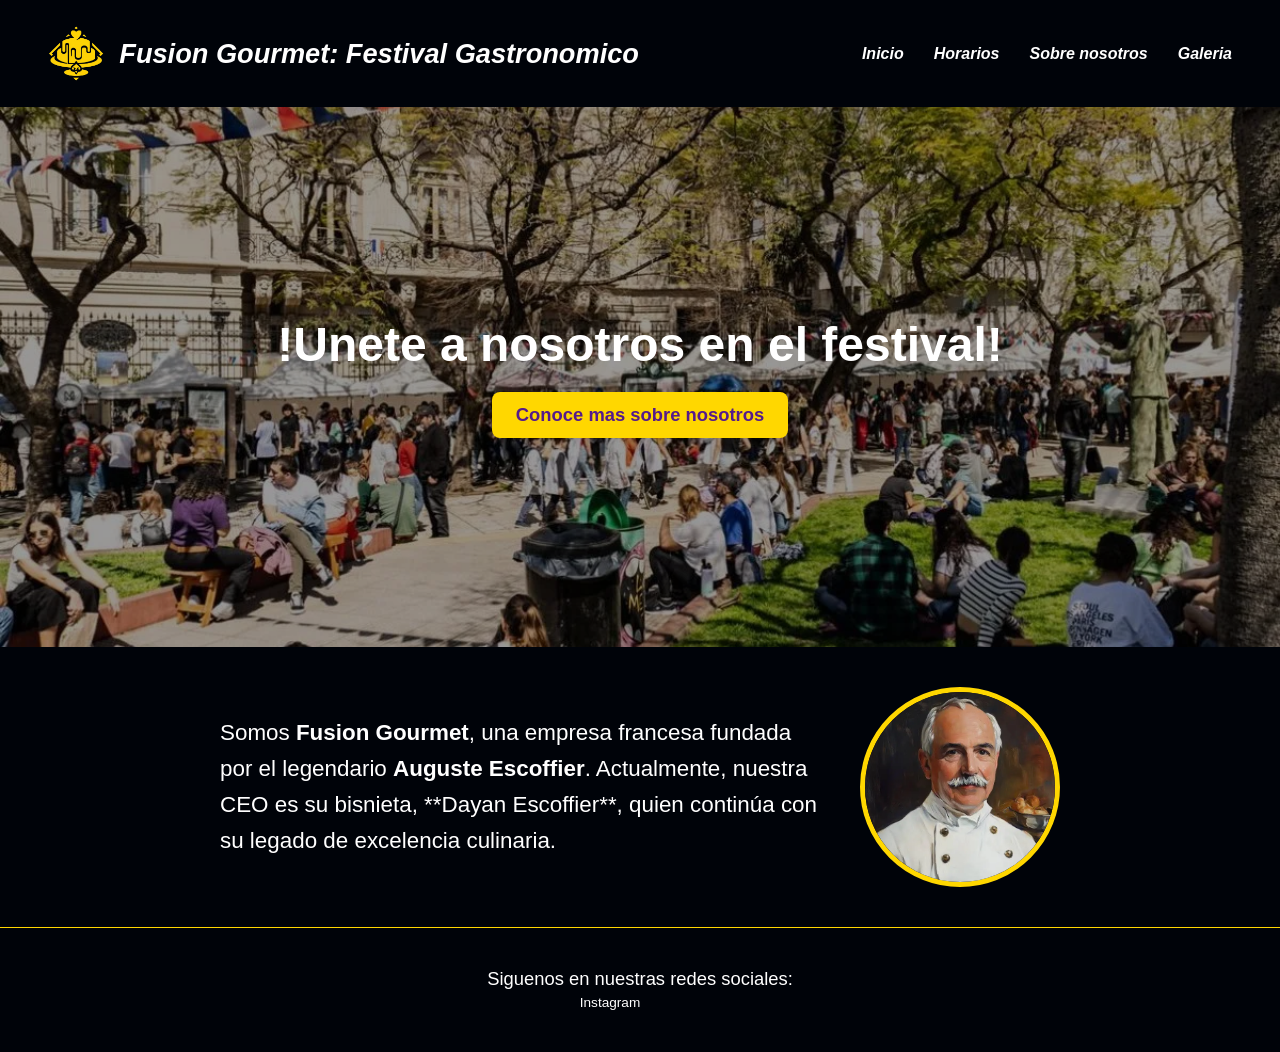
==== index.html @ 4826bb9e "first commit" ====
<!DOCTYPE html>
<html lang="es">
    <head>
        <meta charset="UTF-8">
        <meta name="viewport" content="width=device-width, initial-scale=1.0">
        <title>Festival Gastronomico 2026</title>
        <link rel="stylesheet" href="style.css">
        <link rel="icon" href="resources/img/logo.png">
        <link href="https://fonts.cdnfonts.com/css/espoir-2" rel="stylesheet">

    </head>
    <body>
        <header class="main-header">
            <h1><img src="resources/img/logo.png" alt="Logo" class="logo">Fusion Gourmet: Festival Gastronomico </h1>
            <nav class="menu">
                <ul>
                    <li><a href="">Inicio</a></li>
                    <li><a href="">Horarios</a></li>
                    <li><a href="">Sobre nosotros</a></li>
                    <li><a href="">Galeria</a></li>
                </ul>
            </nav>
        </header>
        <main class="contenedor-principal">
            <div class="hero">
                <img src="resources/img/festival.jpg">
                <h1> !Unete a nosotros en el festival!</h1>
                <button> <a href=""><b>Conoce mas sobre nosotros</b></a></button>
            </div>
            <div class="mindesc">
                <p class="mindesc-text">
                    Somos <b>Fusion Gourmet</b>, una empresa francesa fundada por el legendario <b>Auguste Escoffier</b>.
                    Actualmente, nuestra CEO es su bisnieta, **Dayan Escoffier**, quien continúa con su legado de excelencia culinaria.
                </p>
                <div class="mindesc-image-container">
                    <img src="resources/img/auguste.jpg" alt="Auguste Escoffier" class="mindesc-image">
                </div>
            </div>
        </main>
        <footer class="page-footer">
            <p>Siguenos en nuestras redes sociales:</p>
            <a href="#"><img href="resources/img/insta.png">Instagram</a>
            <a href="#"></a>
            <a href="#"></a>
        </footer>
    </body>
---- style.css ----
* {
    padding: 0;
    margin: 0;
    box-sizing: border-box
}

:root {
    --color-main: #000309;
    --color-hover: #FFD700;
    --color-background: #525151;
    --color-font: white;
    --color-font-sec: black;

    --text-small: 0.85rem;
    --text-normal: 1rem;
    --text-medium: 1.15rem;
    --text-large: 1.4rem;
    --text-title: 1.7rem;
}

body {
    font-family: 'Espoir', Tahoma, Geneva, Verdana, sans-serif;
    background-color: var(--color-background);
}


.main-header {
    width: 100%;
    background-color: var(--color-main) ;
    color: var(--color-font);
    padding: 1rem 3rem;
    display: flex;
    justify-content: space-between; 
    align-items: center;
    font-style: italic;
}

.main-header h1 {
    display: flex;
    align-items: center;
    gap: 15px;           
    font-size: var(--text-title);
    margin: 0;
}

.main-header .logo {
    height: 75px;       
    width: auto;        
}

.menu ul {
    display: flex; 
    list-style: none; 
    margin: 0;
    padding: 0;
}

.menu li {
    margin-left: 30px; 
    font-size:  var(--text-normal);
}

.menu a {
    color: var(--color-font);
    text-decoration: none; 
    font-weight: bold;
    transition: color 0.5s; 
}


.menu a:hover {
    color: var(--color-hover); 
}



a {
    text-decoration: none;
}

.hero {
    position: relative; /* Contexto para la imagen absoluta */
    width: 100%;
    height: 60vh; /* Altura de la sección hero */
    display: flex;
    flex-direction: column;
    justify-content: center; /* Centrado vertical */
    align-items: center;     /* Centrado horizontal */
    text-align: center;
    color: var(--color-font);
    overflow: hidden;
}

.hero img {
    position: absolute;
    top: 0;
    left: 0;
    width: 100%;
    height: 100%;
    object-fit: cover; /* La imagen llena el espacio sin estirarse */
    z-index: -1;       /* Se mantiene detrás del texto */
    filter: brightness(0.6); /* Oscurece la imagen para leer mejor el texto */
}

.hero h1 {
    font-size: 3rem;
    margin-bottom: 20px;
}

.hero button {
    font-family:"Espoir", Tahoma, Geneva, Verdana, sans-serif;
    font-size: var(--text-medium);
    background-color: var(--color-hover);
    border: none;
    padding: 12px 24px;
    border-radius: 8px;
    cursor: pointer;
    transition: transform 0.2s;
}

.hero button:hover {
    transform: scale(1.05);
}

.mindesc{
    display: flex;
    flex-direction: row;
    background-color: var(--color-main);
    color: var(--color-font);
    justify-content: center;
    align-items: center;
    gap: 2.5rem;
    padding: 2.5rem 1.25rem;
    max-width: 1920px;
}

.mindesc-text{
    flex: 1;
    max-width: 600px;
    font-size: var(--text-large);
    line-height: 1.6;
}

.mindesc-image-container{
    width: 200px;
    height: 200px;
    border-radius: 50%;
    overflow: hidden;
    border: 5px solid var(--color-hover);
    flex-shrink: 0;
}

.mindesc-image{
    width: 100%;
    height: 100%;
    object-fit: cover;
}

.page-footer {
    width: 100%;
    height: auto;
    background-color: var(--color-main);
    color: var(--color-font);
    padding: 40px 20px;
    text-align: center;
    border-top: 1px solid var(--color-hover); 
    font-size: var(--text-medium);
}

.page-footer a {
    color: var(--color-font);
    margin: 0 15px;
    font-size: var(--text-small);
    transition: color 0.3s;
}
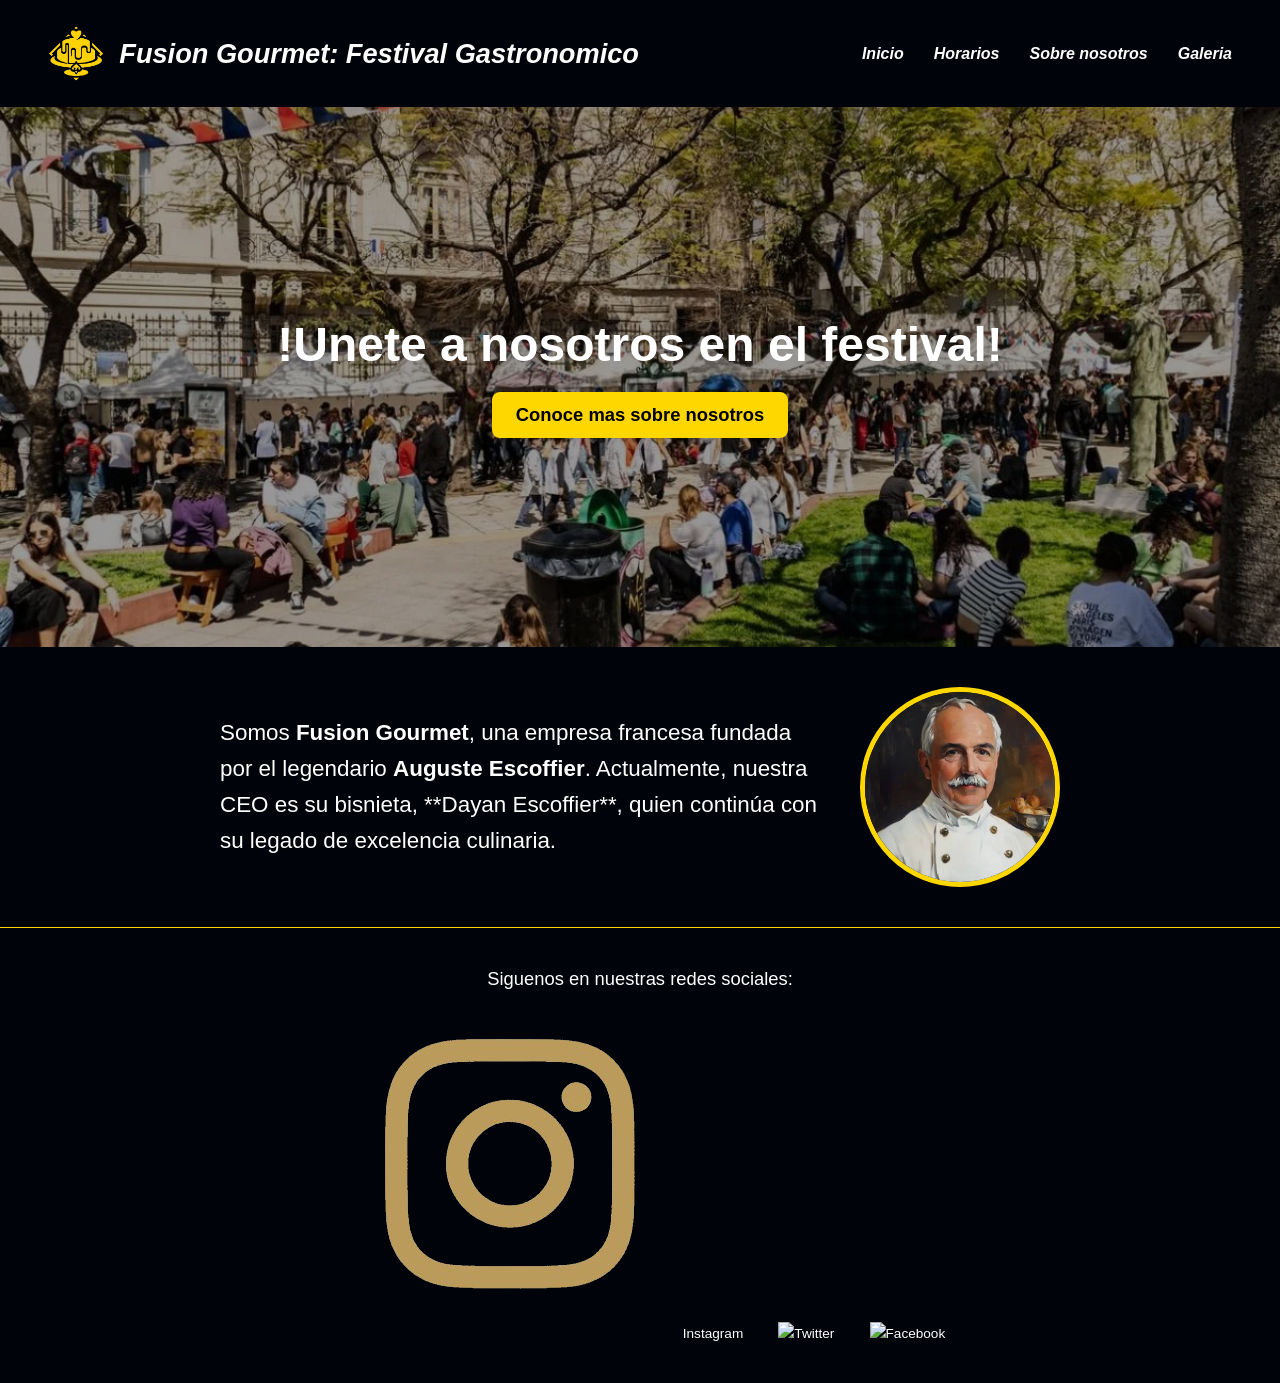
==== commit 37d98795: "add socail media icons" ====
--- a/index.html
+++ b/index.html
@@ -24,8 +24,8 @@
         <main class="contenedor-principal">
             <div class="hero">
                 <img src="resources/img/festival.jpg">
-                <h1> !Unete a nosotros en el festival!</h1>
-                <button> <a href=""><b>Conoce mas sobre nosotros</b></a></button>
+                <h1><b>!Unete a nosotros en el festival!</b></h1>
+                <button> <a href="">Conoce mas sobre nosotros</a></button>
             </div>
             <div class="mindesc">
                 <p class="mindesc-text">
@@ -39,8 +39,8 @@
         </main>
         <footer class="page-footer">
             <p>Siguenos en nuestras redes sociales:</p>
-            <a href="#"><img href="resources/img/insta.png">Instagram</a>
-            <a href="#"></a>
-            <a href="#"></a>
+            <a href="#"><img src="resources/img/insta.png" class="icono">Instagram</a>
+            <a href="#"><img src="resources/img/tw.png" class="icono">Twitter</a>
+            <a href="#"><img src="resources/img/fb.png" class="icono">Facebook</a>
         </footer>
     </body>
--- a/style.css
+++ b/style.css
@@ -74,10 +74,16 @@
     color: var(--color-hover); 
 }
 
+.hero a {
+    color: var(--color-font-sec);
+    text-decoration: none; 
+    font-weight: bold;
+    transition: color 0.5s; 
+}
 
 
-a {
-    text-decoration: none;
+.hero a:hover{
+    color: var(--color-font);
 }
 
 .hero {
@@ -171,7 +177,22 @@
 
 .page-footer a {
     color: var(--color-font);
+    text-decoration: none;
     margin: 0 15px;
     font-size: var(--text-small);
     transition: color 0.3s;
+    gap: 15px;  
+}
+
+.main-header h1 {
+    display: flex;
+    align-items: center;
+         
+    font-size: var(--text-title);
+    margin: 0;
+}
+
+.main-header .logo {
+    height: 75px;       
+    width: auto;        
 }
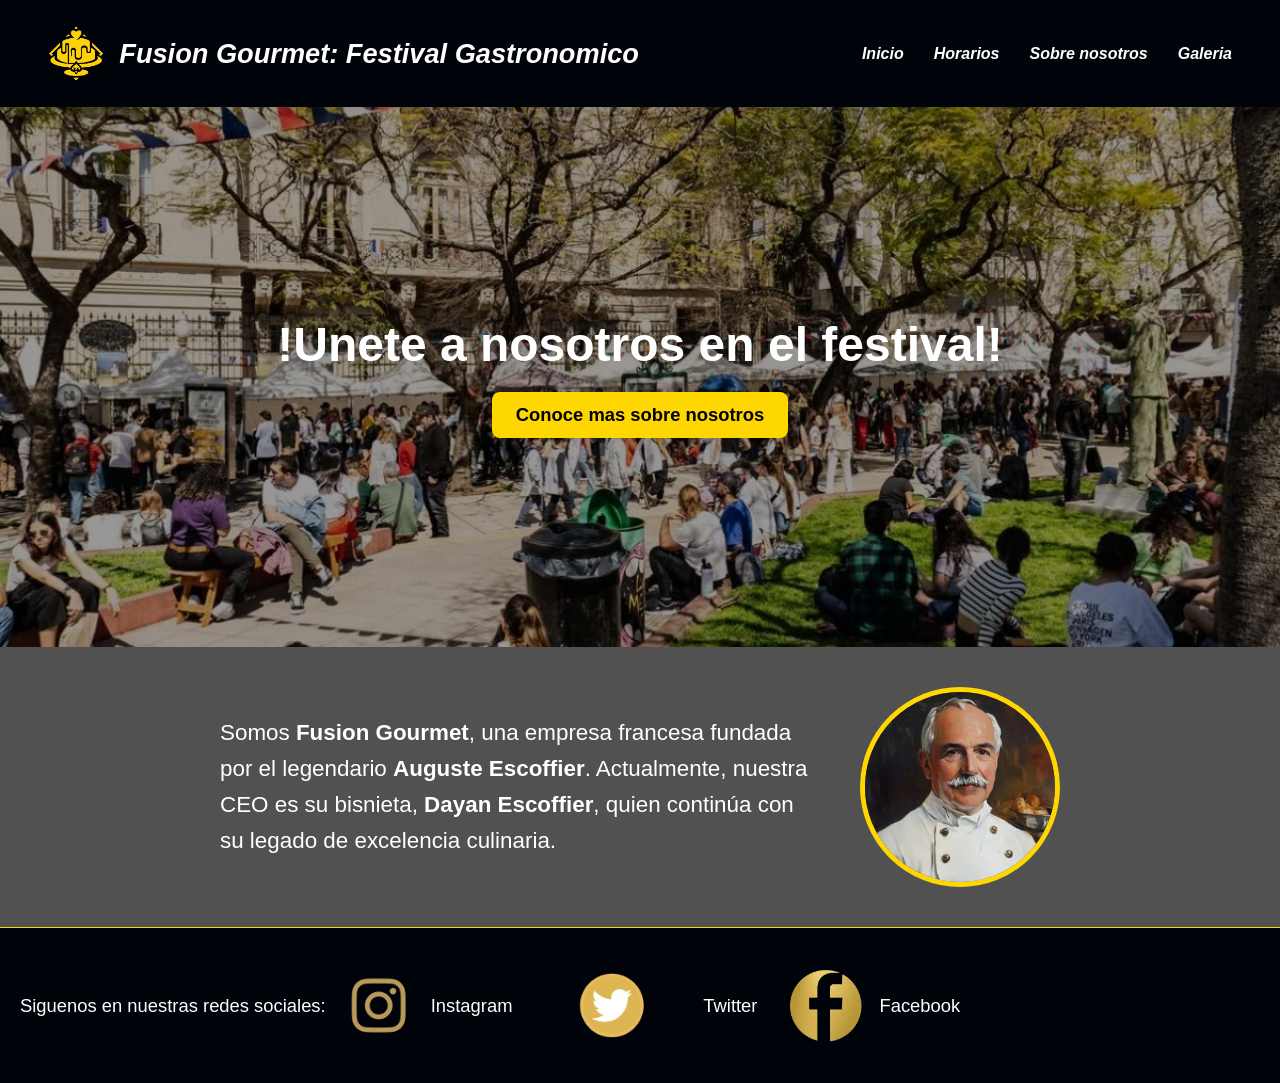
==== commit 610ce127: "create about.html" ====
--- a/index.html
+++ b/index.html
@@ -14,9 +14,9 @@
             <h1><img src="resources/img/logo.png" alt="Logo" class="logo">Fusion Gourmet: Festival Gastronomico </h1>
             <nav class="menu">
                 <ul>
-                    <li><a href="">Inicio</a></li>
+                    <li><a href="index.html">Inicio</a></li>
                     <li><a href="">Horarios</a></li>
-                    <li><a href="">Sobre nosotros</a></li>
+                    <li><a href="about.html">Sobre nosotros</a></li>
                     <li><a href="">Galeria</a></li>
                 </ul>
             </nav>
@@ -30,7 +30,7 @@
             <div class="mindesc">
                 <p class="mindesc-text">
                     Somos <b>Fusion Gourmet</b>, una empresa francesa fundada por el legendario <b>Auguste Escoffier</b>.
-                    Actualmente, nuestra CEO es su bisnieta, **Dayan Escoffier**, quien continúa con su legado de excelencia culinaria.
+                    Actualmente, nuestra CEO es su bisnieta, <b>Dayan Escoffier</b>, quien continúa con su legado de excelencia culinaria.
                 </p>
                 <div class="mindesc-image-container">
                     <img src="resources/img/auguste.jpg" alt="Auguste Escoffier" class="mindesc-image">
@@ -40,7 +40,7 @@
         <footer class="page-footer">
             <p>Siguenos en nuestras redes sociales:</p>
             <a href="#"><img src="resources/img/insta.png" class="icono">Instagram</a>
-            <a href="#"><img src="resources/img/tw.png" class="icono">Twitter</a>
+            <a href="#"><img src="resources/img/twt.png" class="icono">Twitter</a>
             <a href="#"><img src="resources/img/fb.png" class="icono">Facebook</a>
         </footer>
     </body>
--- a/style.css
+++ b/style.css
@@ -25,7 +25,7 @@
     background-color: var(--color-background);
 }
 
-
+/* Inicio */
 .main-header {
     width: 100%;
     background-color: var(--color-main) ;
@@ -133,7 +133,6 @@
 .mindesc{
     display: flex;
     flex-direction: row;
-    background-color: var(--color-main);
     color: var(--color-font);
     justify-content: center;
     align-items: center;
@@ -173,26 +172,91 @@
     text-align: center;
     border-top: 1px solid var(--color-hover); 
     font-size: var(--text-medium);
+    display: flex;
 }
 
 .page-footer a {
     color: var(--color-font);
     text-decoration: none;
     margin: 0 15px;
-    font-size: var(--text-small);
+    font-size: var(--text-medium);
     transition: color 0.3s;
-    gap: 15px;  
-}
-
-.main-header h1 {
-    display: flex;
-    align-items: center;
-         
-    font-size: var(--text-title);
-    margin: 0;
-}
-
-.main-header .logo {
+    gap: 15px; 
+    display: flex;
+    flex-direction: row;
+    justify-content: center;
+    align-items: center;
+}
+
+.page-footer p {
+    align-items: center;
+    display: flex;
+}
+.page-footer a:hover {
+    color: var(--color-hover);
+}
+
+
+.page-footer .icono {
     height: 75px;       
     width: auto;        
+}
+
+/* Sobre nosotros */
+
+.history{
+    display: flex;
+    flex-direction: row;
+    flex-flow: row wrap;
+    background-color: var(--color-main);
+    color: var(--color-font);
+    justify-content: center;
+    align-items: center;
+    gap: 2.5rem; 
+    padding: 2.5rem 1.25rem;
+    max-width: 1920px;
+    border-top: 1px solid var(--color-hover); 
+}
+.history-inv{
+    display: flex;
+    flex-direction: row-reverse;
+    background-color: var(--color-main);
+    color: var(--color-font);
+    justify-content: center;
+    align-items: center;
+    gap: 2.5rem;
+    padding: 2.5rem 1.25rem;
+    max-width: 1920px;
+    border-top: 1px solid var(--color-hover); 
+}
+
+.history-text{
+    flex: 1;
+    max-width: 600px;
+    font-size: var(--text-large);
+    line-height: 1.6;
+}
+
+.history-image-container{
+    width: 200px;
+    height: 200px;
+    border-radius: 50%;
+    overflow: hidden;
+    border: 5px solid var(--color-hover);
+    flex-shrink: 0;
+}
+
+.history-image{
+    width: 100%;
+    height: 100%;
+    object-fit: cover;
+}
+
+figcaption {
+    font-size: var(--text-medium);
+    color: var(--color-font);
+    font-style: italic;
+    text-align: center;
+    margin-top: 10px;
+    display: block; 
 }
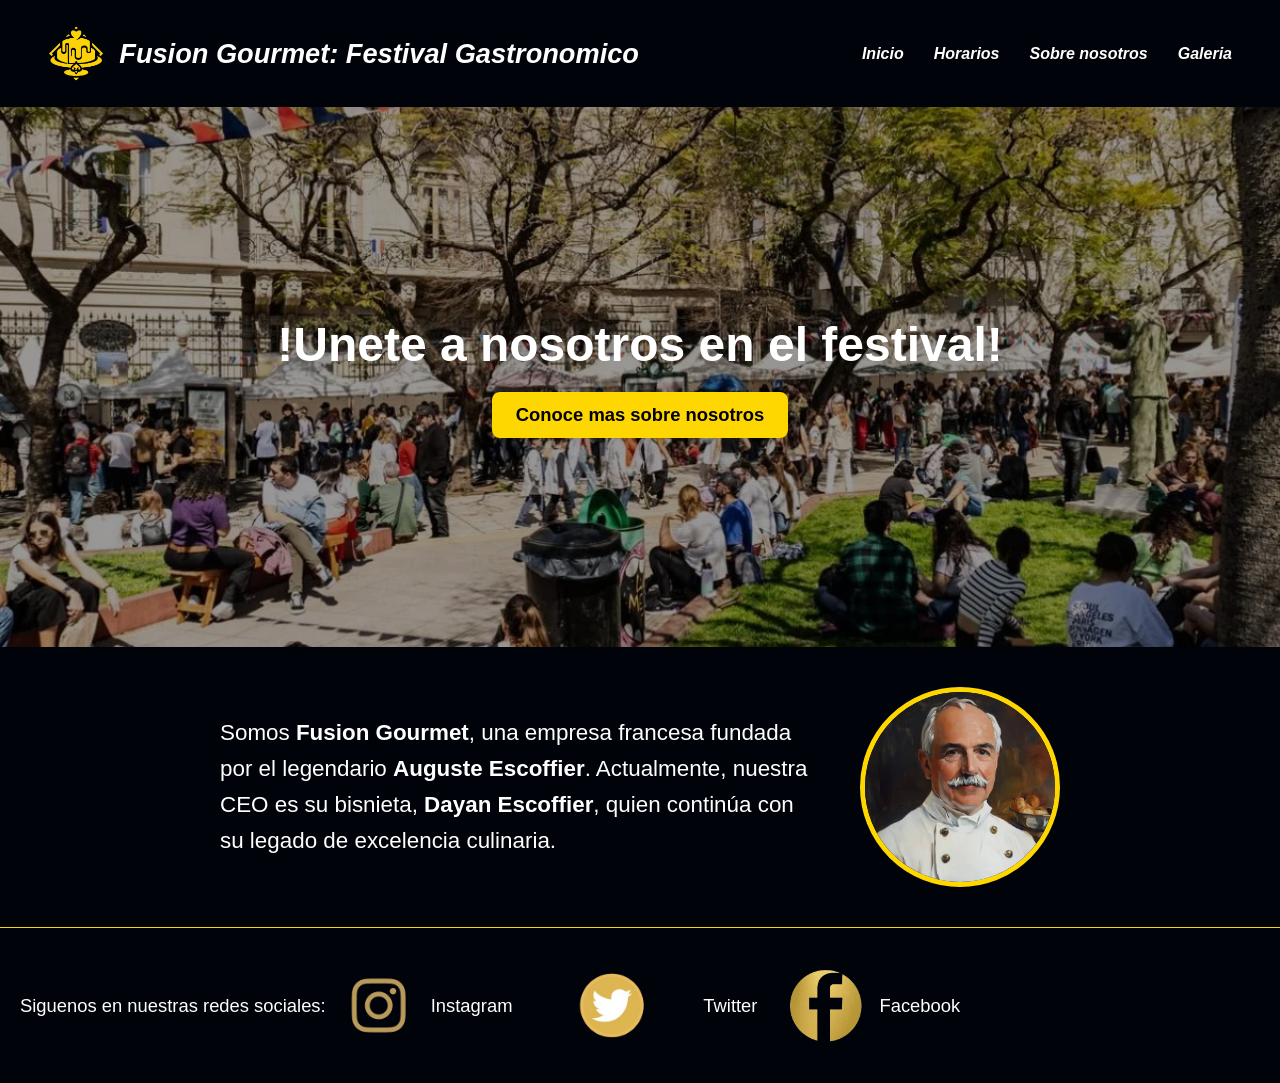
==== commit f3a96ed4: "add filosophys section on about.html" ====
--- a/index.html
+++ b/index.html
@@ -25,7 +25,7 @@
             <div class="hero">
                 <img src="resources/img/festival.jpg">
                 <h1><b>!Unete a nosotros en el festival!</b></h1>
-                <button> <a href="">Conoce mas sobre nosotros</a></button>
+                <button> <a href="about.html">Conoce mas sobre nosotros</a></button>
             </div>
             <div class="mindesc">
                 <p class="mindesc-text">
--- a/style.css
+++ b/style.css
@@ -133,6 +133,7 @@
 .mindesc{
     display: flex;
     flex-direction: row;
+    background-color: var(--color-main);
     color: var(--color-font);
     justify-content: center;
     align-items: center;
@@ -230,6 +231,12 @@
     border-top: 1px solid var(--color-hover); 
 }
 
+.history h1 {
+    flex: 0 0 100%;
+    text-align: center;
+    margin-bottom: 1rem;
+}
+
 .history-text{
     flex: 1;
     max-width: 600px;
@@ -259,4 +266,13 @@
     text-align: center;
     margin-top: 10px;
     display: block; 
+}
+
+.list {
+    max-width: 50%;
+    ;
+}
+
+.list ul li {
+    font-size: var(--text-medium);
 }
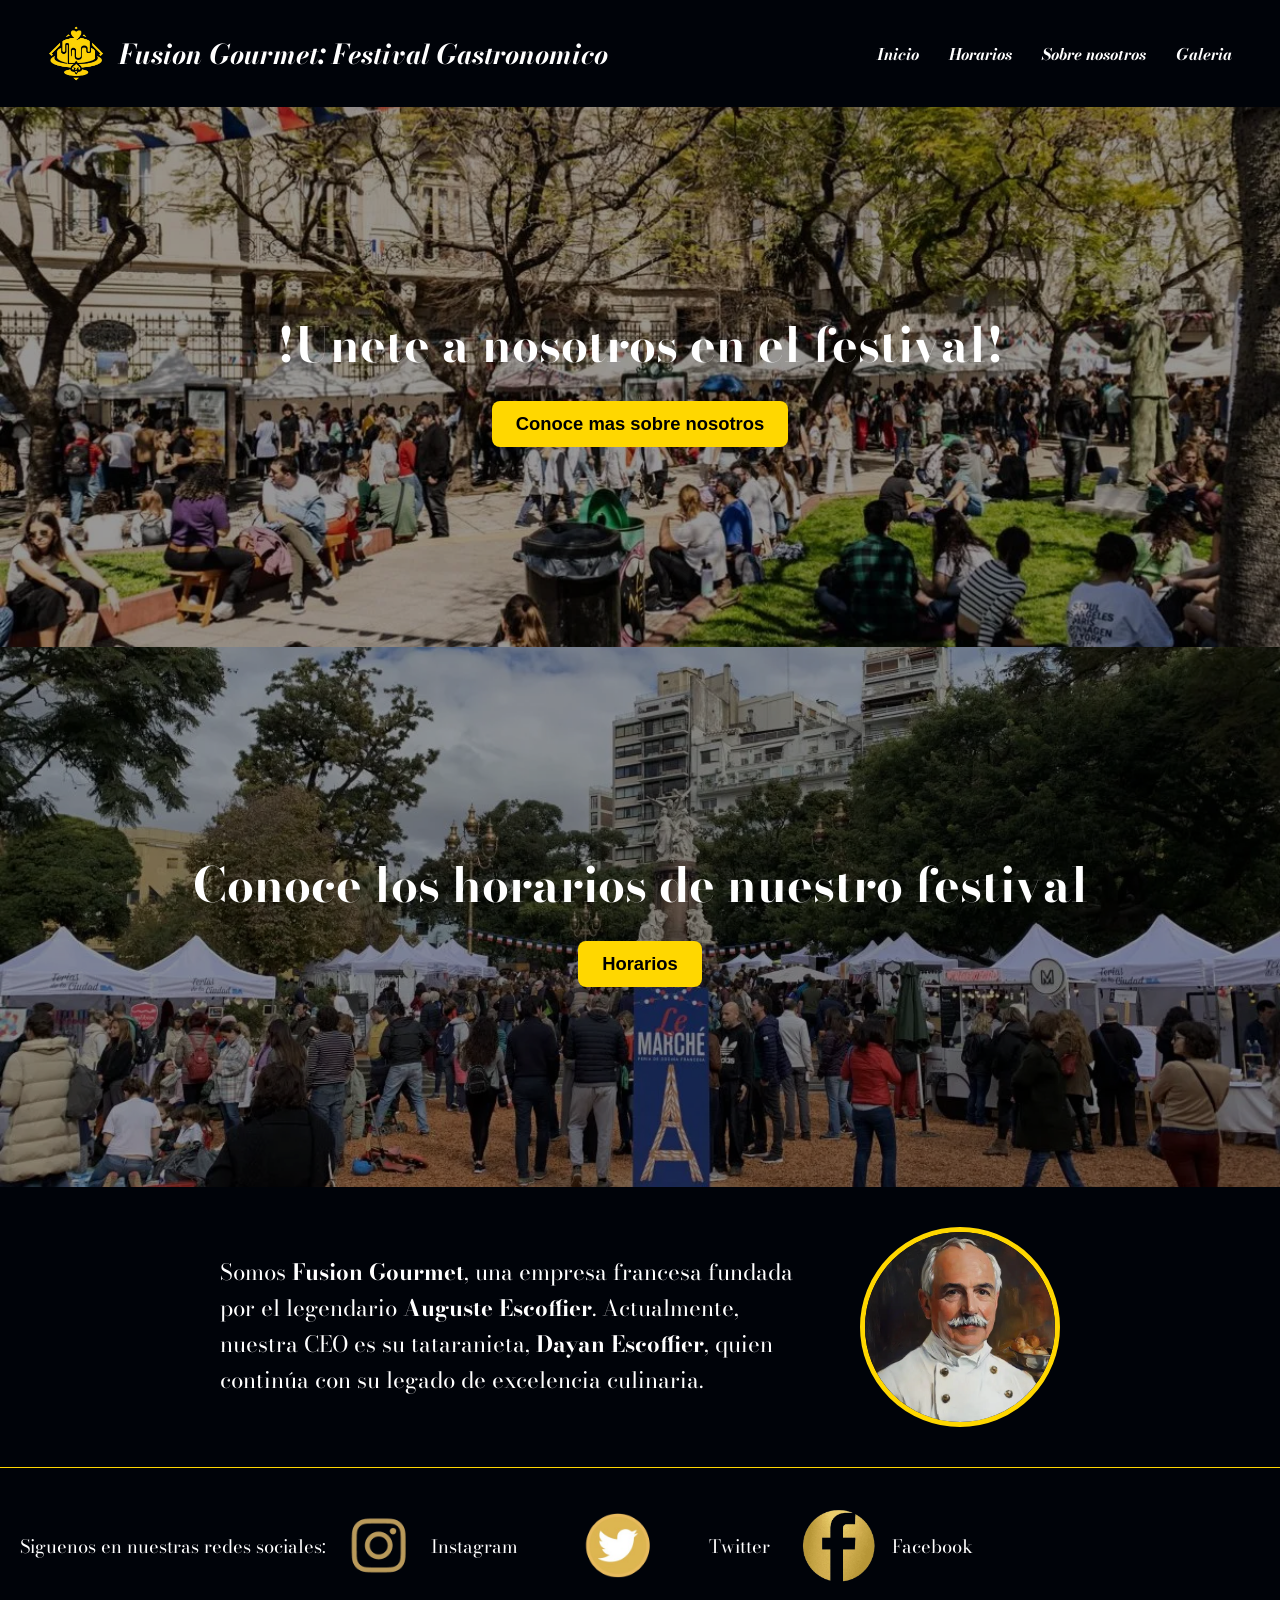
==== commit 1a1a7faf: "add schedules board" ====
--- a/index.html
+++ b/index.html
@@ -6,8 +6,9 @@
         <title>Festival Gastronomico 2026</title>
         <link rel="stylesheet" href="style.css">
         <link rel="icon" href="resources/img/logo.png">
-        <link href="https://fonts.cdnfonts.com/css/espoir-2" rel="stylesheet">
-
+        <link rel="preconnect" href="https://fonts.googleapis.com">
+        <link rel="preconnect" href="https://fonts.gstatic.com" crossorigin>
+        <link href="https://fonts.googleapis.com/css2?family=Bodoni+Moda:ital,opsz,wght@0,6..96,400..900;1,6..96,400..900&display=swap" rel="stylesheet">
     </head>
     <body>
         <header class="main-header">
@@ -15,28 +16,31 @@
             <nav class="menu">
                 <ul>
                     <li><a href="index.html">Inicio</a></li>
-                    <li><a href="">Horarios</a></li>
+                    <li><a href="schedules.html">Horarios</a></li>
                     <li><a href="about.html">Sobre nosotros</a></li>
                     <li><a href="">Galeria</a></li>
                 </ul>
             </nav>
         </header>
-        <main class="contenedor-principal">
-            <div class="hero">
-                <img src="resources/img/festival.jpg">
-                <h1><b>!Unete a nosotros en el festival!</b></h1>
-                <button> <a href="about.html">Conoce mas sobre nosotros</a></button>
+        <div class="hero escala">
+            <img src="resources/img/festival.jpg">
+            <h1><b>!Unete a nosotros en el festival!</b></h1>
+            <button> <a href="about.html">Conoce mas sobre nosotros</a></button>
+        </div>
+        <div class="hero escala">
+            <img src="resources/img/festival-horario.jpg">
+            <h1><b>Conoce los horarios de nuestro festival</b></h1>
+            <button> <a href="schedules.html">Horarios</a></button>
+        </div>
+        <div class="mindesc">
+            <p class="mindesc-text">
+                Somos <b>Fusion Gourmet</b>, una empresa francesa fundada por el legendario <b>Auguste Escoffier</b>.
+                Actualmente, nuestra CEO es su tataranieta, <b>Dayan Escoffier</b>, quien continúa con su legado de excelencia culinaria.
+            </p>
+            <div class="mindesc-image-container">
+                <img src="resources/img/auguste.jpg" alt="Auguste Escoffier" class="mindesc-image">
             </div>
-            <div class="mindesc">
-                <p class="mindesc-text">
-                    Somos <b>Fusion Gourmet</b>, una empresa francesa fundada por el legendario <b>Auguste Escoffier</b>.
-                    Actualmente, nuestra CEO es su bisnieta, <b>Dayan Escoffier</b>, quien continúa con su legado de excelencia culinaria.
-                </p>
-                <div class="mindesc-image-container">
-                    <img src="resources/img/auguste.jpg" alt="Auguste Escoffier" class="mindesc-image">
-                </div>
-            </div>
-        </main>
+        </div>
         <footer class="page-footer">
             <p>Siguenos en nuestras redes sociales:</p>
             <a href="#"><img src="resources/img/insta.png" class="icono">Instagram</a>
--- a/style.css
+++ b/style.css
@@ -21,8 +21,7 @@
 }
 
 body {
-    font-family: 'Espoir', Tahoma, Geneva, Verdana, sans-serif;
-    background-color: var(--color-background);
+    font-family: 'Bodoni Moda', Tahoma, Geneva, Verdana, sans-serif;
 }
 
 /* Inicio */
@@ -97,6 +96,7 @@
     text-align: center;
     color: var(--color-font);
     overflow: hidden;
+    transition: transform 0.2s;
 }
 
 .hero img {
@@ -123,10 +123,10 @@
     padding: 12px 24px;
     border-radius: 8px;
     cursor: pointer;
-    transition: transform 0.2s;
-}
-
-.hero button:hover {
+
+}
+
+.hero.escala:hover {
     transform: scale(1.05);
 }
 
@@ -218,23 +218,19 @@
     max-width: 1920px;
     border-top: 1px solid var(--color-hover); 
 }
-.history-inv{
-    display: flex;
-    flex-direction: row-reverse;
-    background-color: var(--color-main);
-    color: var(--color-font);
-    justify-content: center;
-    align-items: center;
-    gap: 2.5rem;
-    padding: 2.5rem 1.25rem;
-    max-width: 1920px;
-    border-top: 1px solid var(--color-hover); 
-}
-
-.history h1 {
+.schedules {
+    flex-direction: column;
+}
+.history h1, .history h4 {
     flex: 0 0 100%;
     text-align: center;
     margin-bottom: 1rem;
+}
+
+.history h4 {
+    font-size: var(--text-large);
+    font-weight: normal;
+    margin:0;
 }
 
 .history-text{
@@ -268,11 +264,63 @@
     display: block; 
 }
 
-.list {
-    max-width: 50%;
-    ;
-}
-
-.list ul li {
-    font-size: var(--text-medium);
-}+.list, .patreon {
+    flex: 1;
+    max-width: 37.5rem;
+}
+
+.list ul li , .patreon li{
+    font-size: var(--text-large);
+}
+
+
+.values-image-container{
+    width: 25rem;
+    height: 25rem; 
+    overflow: hidden;
+    border: 2px solid var(--color-hover);
+    flex-shrink: 0;
+}
+
+.patreon-logo{
+    width: 12.5rem;
+    height: auto;
+    margin-right: 1rem;
+    background-color: white;
+    border-radius: 50%;
+    overflow: hidden;
+    
+}
+
+.lurpak-logo, .kikkoman-logo, .veuve-logo{
+    width: 12.5rem;
+    height: auto;
+    margin-right: 1rem;
+    background-color: white;
+    background-size: cover;
+    border-radius: 1.2rem;
+    overflow: hidden;
+}
+
+.patreon li {
+    display: flex;
+    align-items: center;
+    margin-bottom: 1rem;
+}
+
+/* Horarios */
+.tabla-horarios{
+    width: 100%;
+    border-collapse: separate;
+    border-spacing: 0;
+    margin-top: 20px;
+    border: 1px solid var(--color-hover);
+    empty-cells: hide;
+}
+
+.tabla-horarios th, .tabla-horarios td {
+    border: 1px solid var(--color-hover);
+    padding: 10px;
+    text-align: center;
+    vertical-align: middle;
+}
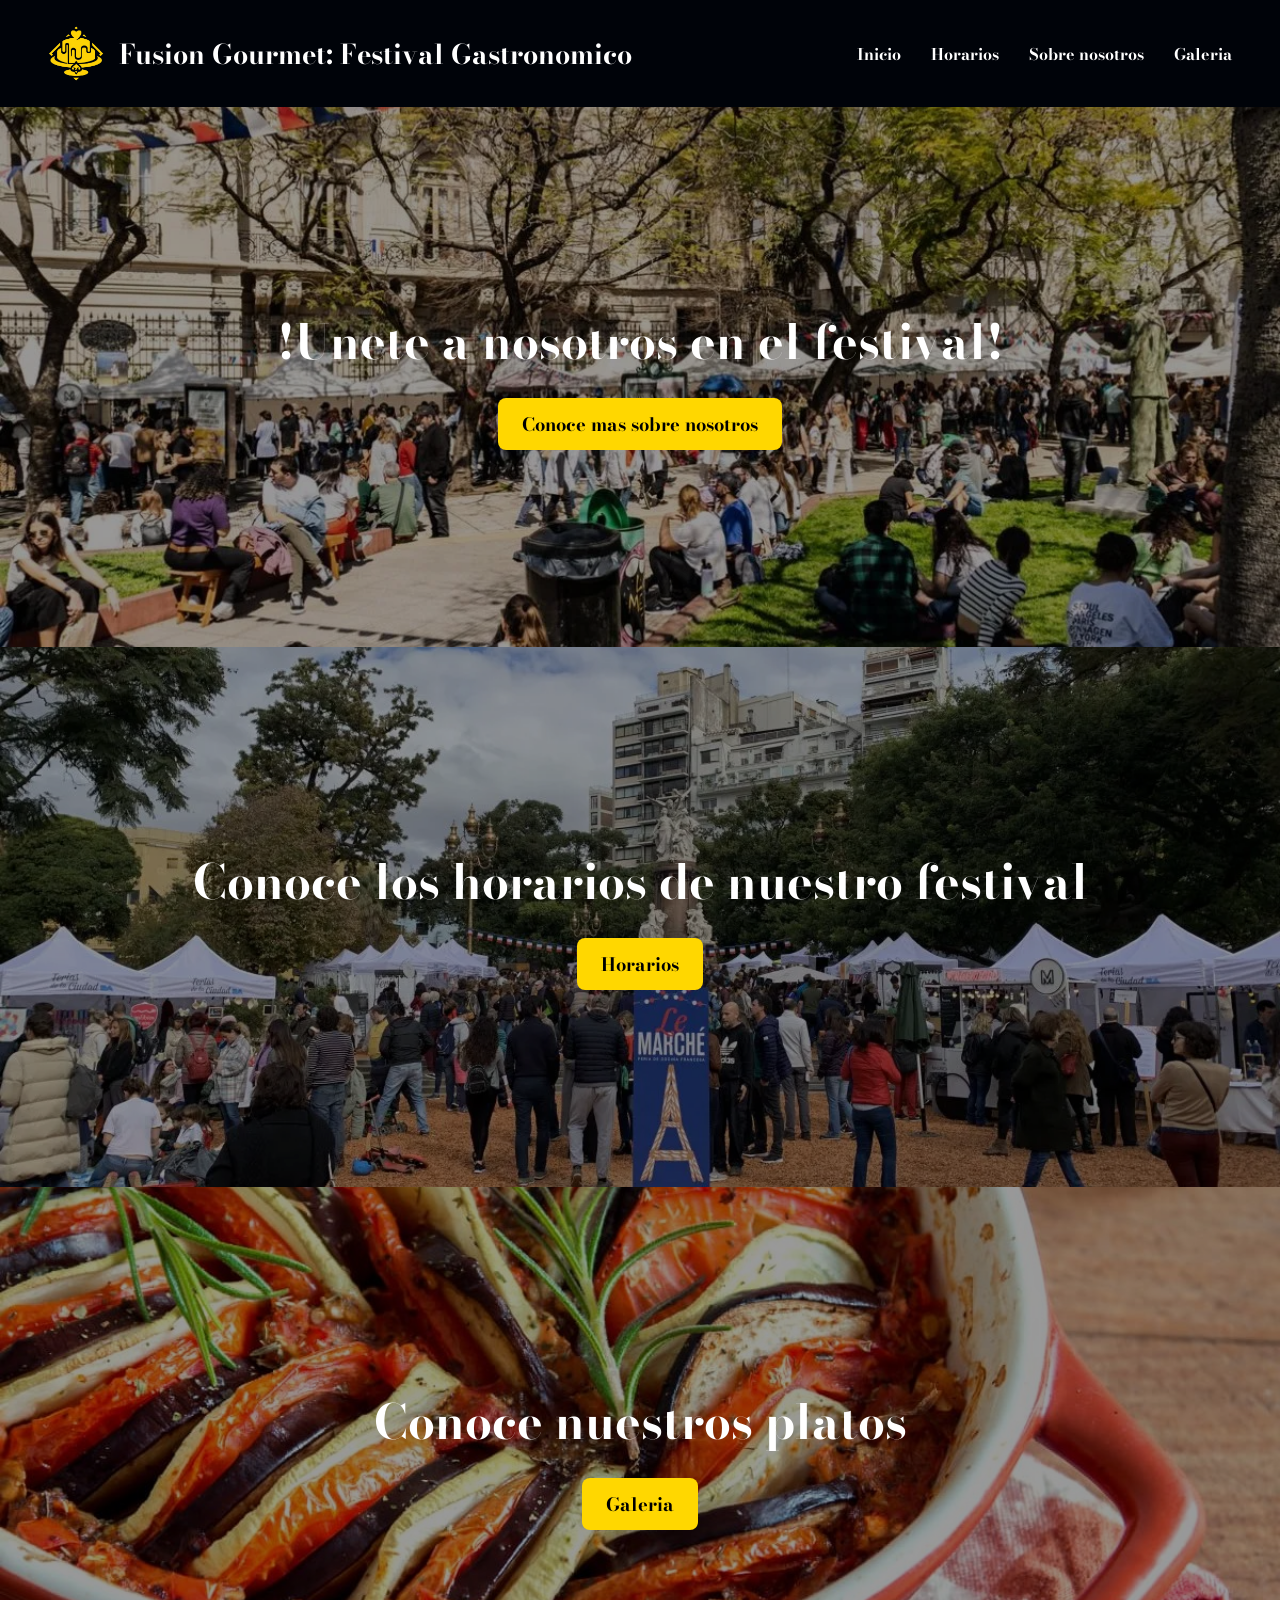
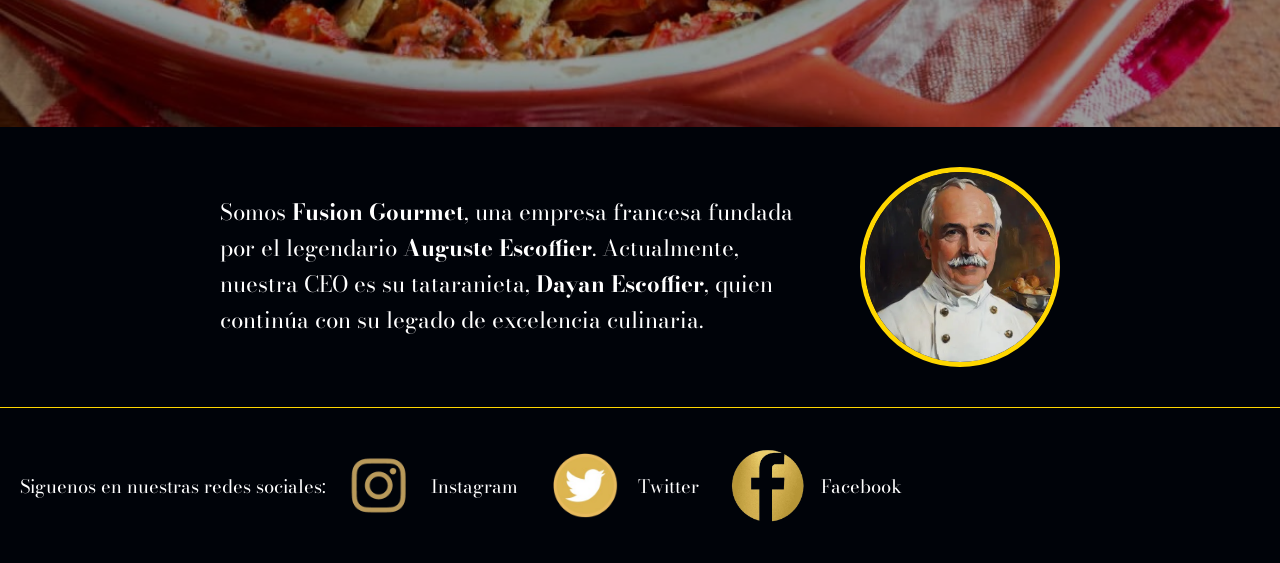
==== commit 14f32d31: "finish schedules.html, add gallery hero in index.html and made media querie for smartphone" ====
--- a/index.html
+++ b/index.html
@@ -32,6 +32,11 @@
             <h1><b>Conoce los horarios de nuestro festival</b></h1>
             <button> <a href="schedules.html">Horarios</a></button>
         </div>
+        <div class="hero escala">
+            <img src="resources/img/festival-galeria.jpg">
+            <h1><b>Conoce nuestros platos</b></h1>
+            <button> <a href="gallery.html">Galeria</a></button>
+        </div>        
         <div class="mindesc">
             <p class="mindesc-text">
                 Somos <b>Fusion Gourmet</b>, una empresa francesa fundada por el legendario <b>Auguste Escoffier</b>.
--- a/style.css
+++ b/style.css
@@ -9,6 +9,7 @@
 :root {
     --color-main: #000309;
     --color-hover: #FFD700;
+    --color-dark: #b29907;
     --color-background: #525151;
     --color-font: white;
     --color-font-sec: black;
@@ -33,7 +34,7 @@
     display: flex;
     justify-content: space-between; 
     align-items: center;
-    font-style: italic;
+
 }
 
 .main-header h1 {
@@ -116,7 +117,7 @@
 }
 
 .hero button {
-    font-family:"Espoir", Tahoma, Geneva, Verdana, sans-serif;
+    font-family:"Bodoni Moda", Tahoma, Geneva, Verdana, sans-serif;
     font-size: var(--text-medium);
     background-color: var(--color-hover);
     border: none;
@@ -128,6 +129,7 @@
 
 .hero.escala:hover {
     transform: scale(1.05);
+    z-index: 1;
 }
 
 .mindesc{
@@ -314,13 +316,31 @@
     border-collapse: separate;
     border-spacing: 0;
     margin-top: 20px;
-    border: 1px solid var(--color-hover);
+    border: 1px solid var(--color-dark);
     empty-cells: hide;
 }
 
 .tabla-horarios th, .tabla-horarios td {
-    border: 1px solid var(--color-hover);
+    border: 1px solid var(--color-dark);
     padding: 10px;
     text-align: center;
     vertical-align: middle;
 }
+
+/* Responsive Design */
+@media (max-width: 600px) {
+
+    /* Menú en columna: en pantallas pequeñas no hay
+       espacio horizontal para poner los links en fila */
+    .page-footer, .main-header{
+        flex-direction: column;
+        align-items: flex-start;
+        gap: 1rem;
+    }
+
+    .menu ul{
+        flex-direction: column;
+        gap: 0.5rem;
+    }
+}
+
